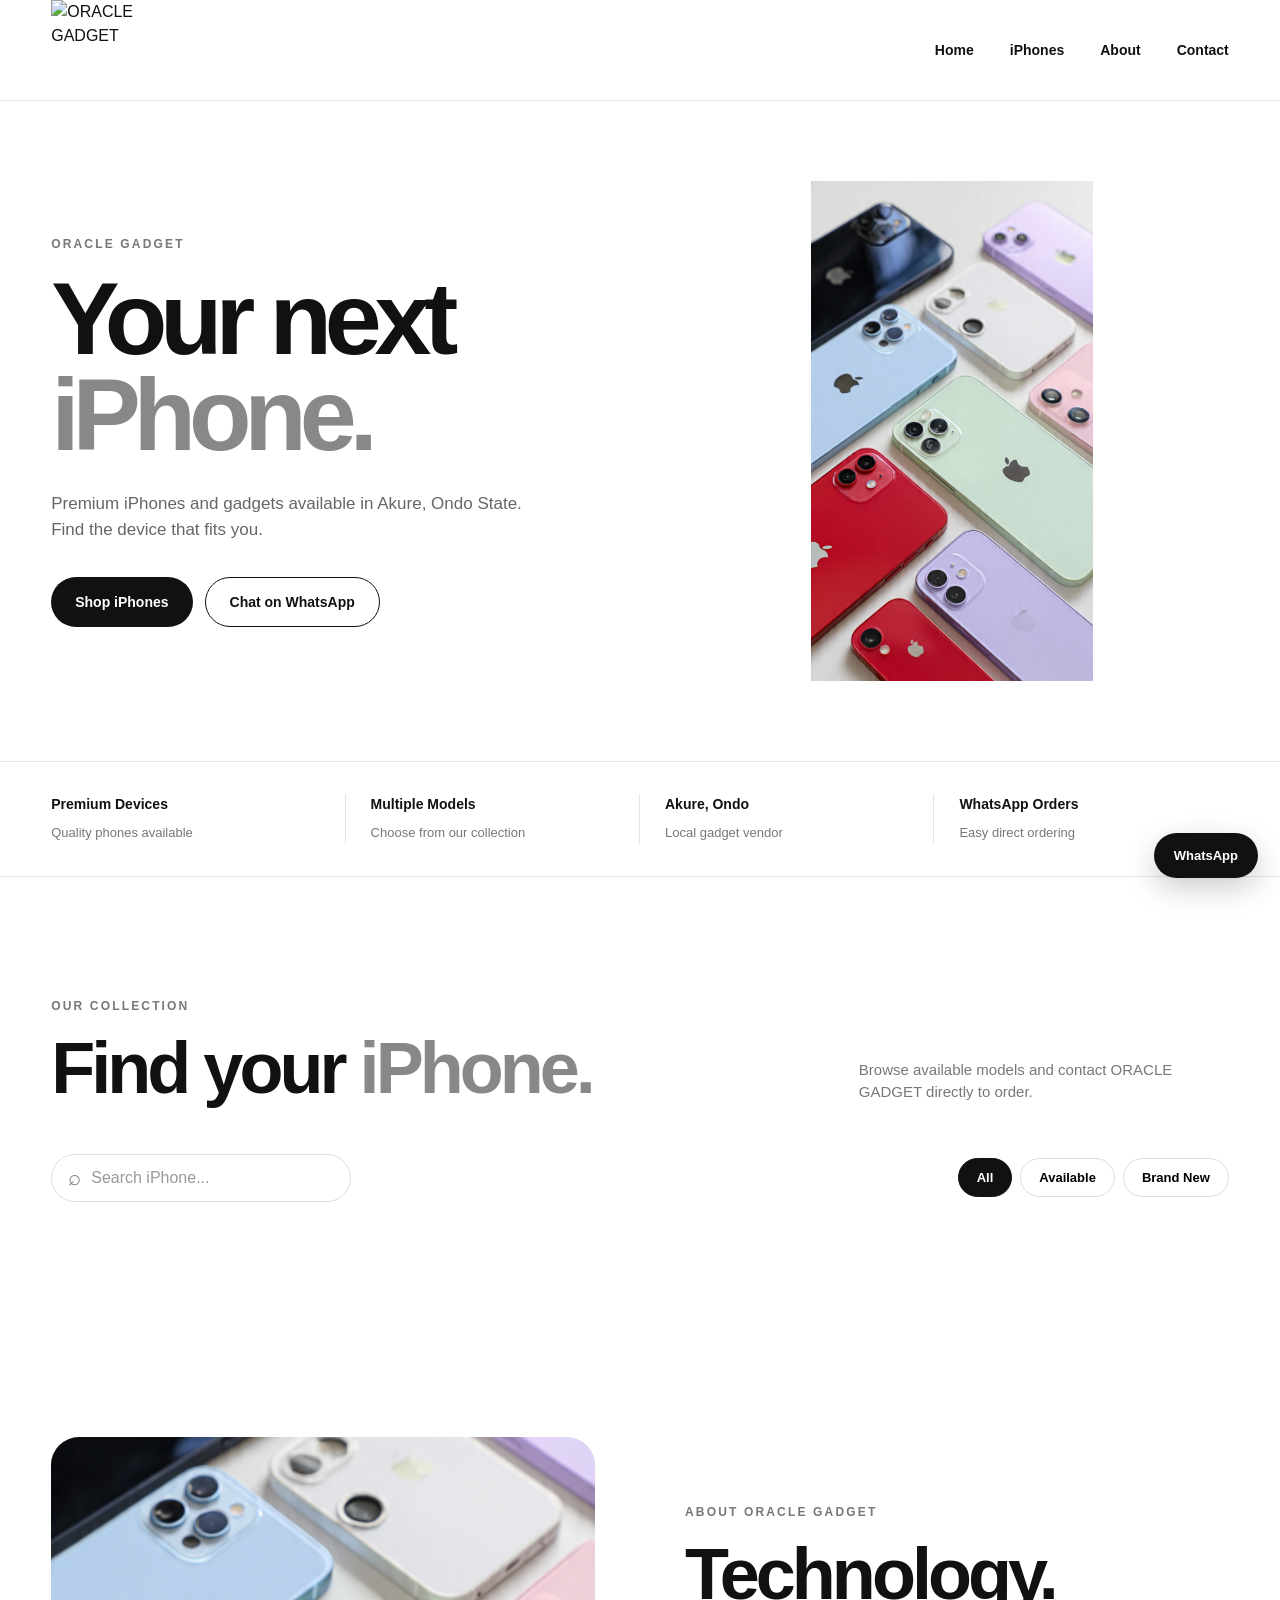
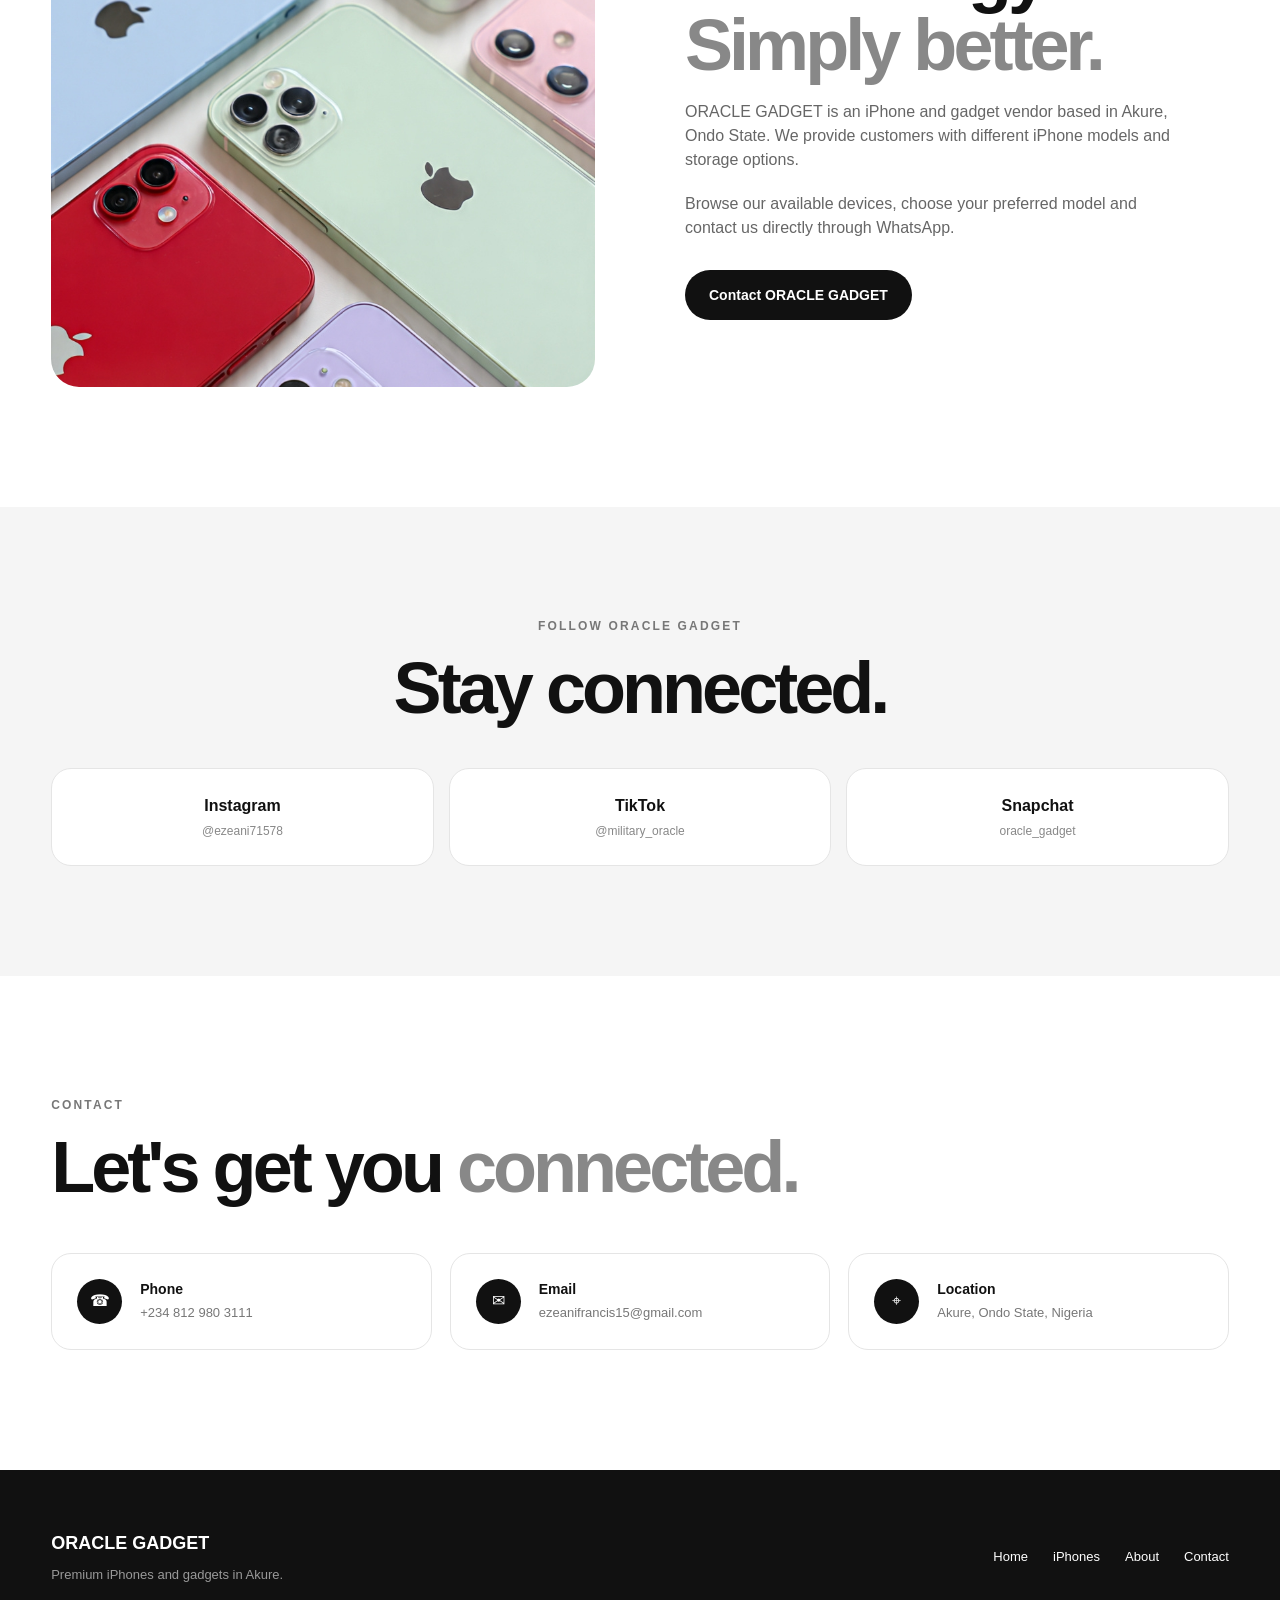
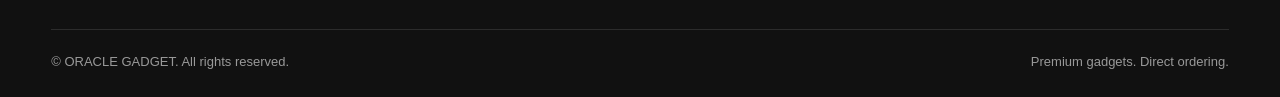
==== index.html @ 29db1ee3 "Add files via upload" ====
<!DOCTYPE html>
<html lang="en">

<head>

    <meta charset="UTF-8">

    <meta
        name="viewport"
        content="width=device-width, initial-scale=1.0"
    >

    <meta
        name="description"
        content="ORACLE GADGET — Premium iPhones and gadgets in Akure, Ondo State."
    >

    <meta
        name="theme-color"
        content="#ffffff"
    >

    <title>ORACLE GADGET | Premium iPhones</title>

    <link
        rel="stylesheet"
        href="style.css"
    >

</head>


<body>


    <!-- =====================================================
         HEADER
    ====================================================== -->

    <header class="header">

        <div class="nav-container">

            <a
                href="#home"
                class="logo-link"
                aria-label="ORACLE GADGET Home"
            >

                <img
                    src="oraimages/logo.jpg"
                    alt="ORACLE GADGET"
                    class="site-logo"
                >

            </a>


            <nav
                class="desktop-nav"
                aria-label="Main navigation"
            >

                <a href="#home">Home</a>

                <a href="#shop">iPhones</a>

                <a href="#about">About</a>

                <a href="#contact">Contact</a>

            </nav>


            <button
                class="menu-button"
                id="menuButton"
                type="button"
                aria-label="Open menu"
                aria-expanded="false"
            >

                <span></span>
                <span></span>
                <span></span>

            </button>

        </div>


        <nav
            class="mobile-nav"
            id="mobileNav"
            aria-label="Mobile navigation"
        >

            <a href="#home">Home</a>

            <a href="#shop">iPhones</a>

            <a href="#about">About</a>

            <a href="#contact">Contact</a>

        </nav>

    </header>



    <!-- =====================================================
         MAIN
    ====================================================== -->

    <main>


        <!-- =================================================
             HERO
        ================================================== -->

        <section
            class="hero"
            id="home"
        >

            <div class="hero-content">

                <p class="eyebrow">
                    ORACLE GADGET
                </p>


                <h1>
                    Your next
                    <span>iPhone.</span>
                </h1>


                <p class="hero-text">

                    Premium iPhones and gadgets available in
                    Akure, Ondo State. Find the device that
                    fits you.

                </p>


                <div class="hero-buttons">

                    <a
                        href="#shop"
                        class="btn btn-black"
                    >
                        Shop iPhones
                    </a>


                    <a
                        href="https://wa.me/2348129803111"
                        target="_blank"
                        rel="noopener noreferrer"
                        class="btn btn-outline"
                    >
                        Chat on WhatsApp
                    </a>

                </div>

            </div>


            <div class="hero-image-wrapper">

                <img
                    src="oraimages/description.jpg"
                    alt="ORACLE GADGET iPhones"
                    class="hero-image"
                >

            </div>

        </section>



        <!-- =================================================
             TRUST BAR
        ================================================== -->

        <section class="trust-section">

            <div class="trust-item">

                <strong>
                    Premium Devices
                </strong>

                <span>
                    Quality phones available
                </span>

            </div>


            <div class="trust-item">

                <strong>
                    Multiple Models
                </strong>

                <span>
                    Choose from our collection
                </span>

            </div>


            <div class="trust-item">

                <strong>
                    Akure, Ondo
                </strong>

                <span>
                    Local gadget vendor
                </span>

            </div>


            <div class="trust-item">

                <strong>
                    WhatsApp Orders
                </strong>

                <span>
                    Easy direct ordering
                </span>

            </div>

        </section>



        <!-- =================================================
             SHOP
        ================================================== -->

        <section
            class="shop-section"
            id="shop"
        >

            <div class="section-heading">

                <div>

                    <p class="eyebrow">
                        OUR COLLECTION
                    </p>

                    <h2>
                        Find your
                        <span>iPhone.</span>
                    </h2>

                </div>


                <p>

                    Browse available models and contact
                    ORACLE GADGET directly to order.

                </p>

            </div>



            <!-- SEARCH + FILTERS -->

            <div class="shop-controls">


                <div class="search-box">

                    <span aria-hidden="true">
                        ⌕
                    </span>

                    <input
                        type="text"
                        id="searchInput"
                        placeholder="Search iPhone..."
                        autocomplete="off"
                        aria-label="Search iPhone"
                    >

                </div>



                <div class="filter-buttons">

                    <button
                        class="filter-btn active"
                        data-filter="all"
                        type="button"
                    >
                        All
                    </button>


                    <button
                        class="filter-btn"
                        data-filter="available"
                        type="button"
                    >
                        Available
                    </button>


                    <button
                        class="filter-btn"
                        data-filter="new"
                        type="button"
                    >
                        Brand New
                    </button>

                </div>

            </div>



            <!-- PRODUCTS -->

            <div
                class="products-grid"
                id="productsGrid"
            ></div>


            <!-- EMPTY STATE -->

            <div
                class="empty-products"
                id="emptyProducts"
                hidden
            >

                <h3>
                    No products found
                </h3>

                <p>
                    Try searching for another iPhone model.
                </p>

            </div>

        </section>



        <!-- =================================================
             ABOUT
        ================================================== -->

        <section
            class="about-section"
            id="about"
        >

            <div class="about-image">

                <img
                    src="oraimages/description.jpg"
                    alt="About ORACLE GADGET"
                    loading="lazy"
                >

            </div>


            <div class="about-content">

                <p class="eyebrow">
                    ABOUT ORACLE GADGET
                </p>


                <h2>

                    Technology.
                    <span>Simply better.</span>

                </h2>


                <p>

                    ORACLE GADGET is an iPhone and gadget
                    vendor based in Akure, Ondo State. We
                    provide customers with different iPhone
                    models and storage options.

                </p>


                <p>

                    Browse our available devices, choose your
                    preferred model and contact us directly
                    through WhatsApp.

                </p>


                <a
                    href="https://wa.me/2348129803111"
                    target="_blank"
                    rel="noopener noreferrer"
                    class="btn btn-black"
                >
                    Contact ORACLE GADGET
                </a>

            </div>

        </section>



        <!-- =================================================
             SOCIALS
        ================================================== -->

        <section class="social-section">

            <p class="eyebrow">
                FOLLOW ORACLE GADGET
            </p>


            <h2>
                Stay connected.
            </h2>


            <div class="social-links">


                <a
                    href="https://www.instagram.com/ezeani71578"
                    target="_blank"
                    rel="noopener noreferrer"
                >

                    Instagram

                    <span>
                        @ezeani71578
                    </span>

                </a>



                <a
                    href="https://www.tiktok.com/@military_oracle"
                    target="_blank"
                    rel="noopener noreferrer"
                >

                    TikTok

                    <span>
                        @military_oracle
                    </span>

                </a>



                <a
                    href="#"
                    id="snapchatLink"
                >

                    Snapchat

                    <span>
                        oracle_gadget
                    </span>

                </a>

            </div>

        </section>



        <!-- =================================================
             CONTACT
        ================================================== -->

        <section
            class="contact-section"
            id="contact"
        >

            <div class="contact-heading">

                <p class="eyebrow">
                    CONTACT
                </p>


                <h2>

                    Let's get you
                    <span>connected.</span>

                </h2>

            </div>


            <div class="contact-grid">


                <a
                    href="tel:+2348129803111"
                    class="contact-card"
                >

                    <span class="contact-icon">
                        ☎
                    </span>


                    <div>

                        <strong>
                            Phone
                        </strong>

                        <p>
                            +234 812 980 3111
                        </p>

                    </div>

                </a>



                <a
                    href="mailto:ezeanifrancis15@gmail.com"
                    class="contact-card"
                >

                    <span class="contact-icon">
                        ✉
                    </span>


                    <div>

                        <strong>
                            Email
                        </strong>

                        <p>
                            ezeanifrancis15@gmail.com
                        </p>

                    </div>

                </a>



                <div class="contact-card">

                    <span class="contact-icon">
                        ⌖
                    </span>


                    <div>

                        <strong>
                            Location
                        </strong>

                        <p>
                            Akure, Ondo State, Nigeria
                        </p>

                    </div>

                </div>

            </div>

        </section>

    </main>



    <!-- =====================================================
         FOOTER
    ====================================================== -->

    <footer class="footer">

        <div class="footer-inner">


            <div>

                <h3>
                    ORACLE GADGET
                </h3>

                <p>
                    Premium iPhones and gadgets in Akure.
                </p>

            </div>


            <div class="footer-links">

                <a href="#home">
                    Home
                </a>

                <a href="#shop">
                    iPhones
                </a>

                <a href="#about">
                    About
                </a>

                <a href="#contact">
                    Contact
                </a>

            </div>

        </div>


        <div class="footer-bottom">

            <p>

                ©
                <span id="year"></span>
                ORACLE GADGET.
                All rights reserved.

            </p>


            <p>
                Premium gadgets. Direct ordering.
            </p>

        </div>

    </footer>



    <!-- =====================================================
         PRODUCT MODAL
    ====================================================== -->

    <div
        class="modal"
        id="productModal"
        aria-hidden="true"
    >

        <div
            class="modal-overlay"
            id="modalOverlay"
        ></div>


        <div
            class="modal-content"
            role="dialog"
            aria-modal="true"
            aria-label="Product details"
        >

            <button
                class="modal-close"
                id="modalClose"
                type="button"
                aria-label="Close product"
            >
                ×
            </button>


            <div class="modal-product">


                <div class="modal-image-wrapper">

                    <img
                        id="modalImage"
                        src=""
                        alt=""
                    >

                </div>



                <div class="modal-info">

                    <p
                        class="eyebrow"
                        id="modalCondition"
                    >
                        AVAILABLE
                    </p>


                    <h2 id="modalName">
                        iPhone
                    </h2>


                    <p
                        class="modal-description"
                        id="modalDescription"
                    ></p>


                    <div
                        class="modal-price"
                        id="modalPrice"
                    >
                        ₦0
                    </div>


                    <div class="modal-details">

                        <div>

                            <span>
                                Storage
                            </span>

                            <strong id="modalStorage">
                                —
                            </strong>

                        </div>


                        <div>

                            <span>
                                Availability
                            </span>

                            <strong id="modalStatus">
                                —
                            </strong>

                        </div>

                    </div>


                    <a
                        href="#"
                        target="_blank"
                        rel="noopener noreferrer"
                        class="btn btn-black modal-order"
                        id="modalOrder"
                    >
                        Order on WhatsApp
                    </a>

                </div>

            </div>

        </div>

    </div>



    <!-- =====================================================
         FLOATING WHATSAPP
    ====================================================== -->

    <a
        href="https://wa.me/2348129803111"
        target="_blank"
        rel="noopener noreferrer"
        class="whatsapp-float"
        aria-label="Chat with ORACLE GADGET on WhatsApp"
    >
        WhatsApp
    </a>



    <!-- =====================================================
         SCRIPTS
    ====================================================== -->

    <script src="https://cdn.jsdelivr.net/npm/@supabase/supabase-js@2"></script>

    <script src="script.js"></script>


</body>

</html>
---- style.css ----
/* =========================================================
   ORACLE GADGET
   PREMIUM BLACK & WHITE STOREFRONT
========================================================= */


/* =========================================================
   RESET
========================================================= */

* {
    margin: 0;
    padding: 0;
    box-sizing: border-box;
}


html {
    scroll-behavior: smooth;
}


body {
    font-family:
        -apple-system,
        BlinkMacSystemFont,
        "Segoe UI",
        Roboto,
        Helvetica,
        Arial,
        sans-serif;

    background: #ffffff;
    color: #111111;

    line-height: 1.5;

    overflow-x: hidden;
}


img {
    max-width: 100%;
    display: block;
}


button,
input,
select {
    font: inherit;
}


button {
    cursor: pointer;
}


a {
    color: inherit;
    text-decoration: none;
}


/* =========================================================
   HEADER
========================================================= */

.header {
    position: sticky;
    top: 0;

    z-index: 1000;

    background:
        rgba(255, 255, 255, 0.95);

    backdrop-filter: blur(18px);

    border-bottom:
        1px solid #e8e8e8;
}


.nav-container {
    width:
        min(1200px, 92%);

    min-height: 92px;

    margin: auto;

    display: flex;

    align-items: center;

    justify-content: space-between;

    gap: 30px;
}


/* =========================================================
   LOGO
========================================================= */

.logo-link {
    display: flex;

    align-items: center;

    justify-content: center;

    flex-shrink: 0;
}


.site-logo {
    width: 100px;
    height: 100px;

    object-fit: contain;

    display: block;

    flex-shrink: 0;
}


/* =========================================================
   DESKTOP NAV
========================================================= */

.desktop-nav {
    display: flex;

    align-items: center;

    gap: 36px;
}


.desktop-nav a {
    font-size: 14px;

    font-weight: 600;

    transition:
        opacity 0.2s ease,
        transform 0.2s ease;
}


.desktop-nav a:hover {
    opacity: 0.5;

    transform:
        translateY(-1px);
}


/* =========================================================
   MOBILE MENU BUTTON
========================================================= */

.menu-button {
    width: 44px;
    height: 44px;

    border: 0;

    background:
        transparent;

    display: none;

    flex-direction: column;

    justify-content: center;

    align-items: center;

    gap: 5px;
}


.menu-button span {
    width: 22px;
    height: 2px;

    background: #111;

    border-radius: 10px;
}


/* =========================================================
   MOBILE NAV
========================================================= */

.mobile-nav {
    display: none;
}


.mobile-nav.active {
    display: flex;
}


/* =========================================================
   HERO
========================================================= */

.hero {
    width:
        min(1200px, 92%);

    min-height: 650px;

    margin: auto;

    display: grid;

    grid-template-columns:
        1fr 1fr;

    align-items: center;

    gap: 70px;

    padding: 80px 0;
}


.hero-content {
    max-width: 580px;
}


.eyebrow {
    font-size: 12px;

    letter-spacing:
        0.18em;

    font-weight: 800;

    color: #777;

    margin-bottom: 18px;
}


.hero h1 {
    font-size:
        clamp(55px, 8vw, 105px);

    line-height:
        0.94;

    letter-spacing:
        -0.07em;

    font-weight: 800;
}


.hero h1 span {
    color: #888;
}


.hero-text {
    max-width: 500px;

    margin-top: 28px;

    color: #666;

    font-size: 17px;
}


.hero-buttons {
    display: flex;

    gap: 12px;

    margin-top: 35px;

    flex-wrap: wrap;
}


/* =========================================================
   BUTTONS
========================================================= */

.btn {
    display: inline-flex;

    align-items: center;

    justify-content: center;

    min-height: 50px;

    padding:
        0 24px;

    border-radius:
        999px;

    font-size: 14px;

    font-weight: 700;

    transition:
        transform 0.2s ease,
        background 0.2s ease,
        color 0.2s ease;
}


.btn:hover {
    transform:
        translateY(-2px);
}


.btn-black {
    background: #111;

    color: #fff;
}


.btn-black:hover {
    background: #333;
}


.btn-outline {
    border:
        1px solid #111;

    color: #111;

    background: #fff;
}


.btn-outline:hover {
    background: #111;

    color: #fff;
}


/* =========================================================
   HERO IMAGE
========================================================= */

.hero-image-wrapper {
    display: flex;

    justify-content: center;

    align-items: center;
}


.hero-image {
    width: 100%;

    max-width: 500px;

    max-height: 500px;

    object-fit: contain;

    border-radius: 30px;
}


/* =========================================================
   TRUST SECTION
========================================================= */

.trust-section {
    width: 100%;

    display: grid;

    grid-template-columns:
        repeat(4, 1fr);

    padding:
        32px
        max(4%, calc((100% - 1200px) / 2));

    border-top:
        1px solid #e5e5e5;

    border-bottom:
        1px solid #e5e5e5;
}


.trust-item {
    padding:
        0 25px;

    border-right:
        1px solid #e5e5e5;
}


.trust-item:first-child {
    padding-left: 0;
}


.trust-item:last-child {
    border-right: 0;
}


.trust-item strong {
    display: block;

    font-size: 14px;

    margin-bottom: 5px;
}


.trust-item span {
    color: #777;

    font-size: 13px;
}


/* =========================================================
   SHOP
========================================================= */

.shop-section {
    width:
        min(1200px, 92%);

    margin: auto;

    padding:
        120px 0;
}


.section-heading {
    display: flex;

    justify-content:
        space-between;

    align-items:
        flex-end;

    gap: 40px;

    margin-bottom: 50px;
}


.section-heading h2,
.about-content h2,
.contact-heading h2,
.social-section h2 {
    font-size:
        clamp(42px, 6vw, 72px);

    line-height:
        0.98;

    letter-spacing:
        -0.055em;
}


.section-heading h2 span,
.about-content h2 span,
.contact-heading h2 span {
    color: #888;
}


.section-heading > p {
    max-width: 370px;

    color: #777;

    font-size: 15px;
}


/* =========================================================
   SHOP CONTROLS
========================================================= */

.shop-controls {
    display: flex;

    justify-content:
        space-between;

    align-items: center;

    gap: 20px;

    margin-bottom: 35px;
}


.search-box {
    height: 48px;

    width: 300px;

    display: flex;

    align-items: center;

    gap: 10px;

    padding:
        0 16px;

    border:
        1px solid #ddd;

    border-radius:
        999px;

    background: #fff;
}


.search-box span {
    font-size: 22px;

    color: #777;
}


.search-box input {
    border: 0;

    outline: 0;

    width: 100%;

    color: #111;

    background:
        transparent;
}


.search-box input::placeholder {
    color: #999;
}


.filter-buttons {
    display: flex;

    gap: 8px;

    flex-wrap: wrap;
}


.filter-btn {
    border:
        1px solid #ddd;

    background:
        #fff;

    padding:
        9px 18px;

    border-radius:
        999px;

    font-size: 13px;

    font-weight: 700;

    transition:
        0.2s ease;
}


.filter-btn:hover,
.filter-btn.active {
    background: #111;

    color: #fff;

    border-color: #111;
}


/* =========================================================
   PRODUCTS GRID
========================================================= */

.products-grid {
    display: grid;

    grid-template-columns:
        repeat(4, minmax(0, 1fr));

    gap: 20px;
}


/* =========================================================
   PRODUCT CARD
========================================================= */

.product-card {
    position: relative;

    background: #f5f5f5;

    border-radius: 22px;

    overflow: hidden;

    transition:
        transform 0.25s ease,
        box-shadow 0.25s ease;
}


.product-card:hover {
    transform:
        translateY(-6px);

    box-shadow:
        0 20px 45px
        rgba(0, 0, 0, 0.08);
}


.product-image-container {
    aspect-ratio:
        1 / 1;

    display: flex;

    justify-content: center;

    align-items: center;

    padding: 25px;
}


.product-image {
    width: 100%;

    height: 100%;

    object-fit: contain;

    mix-blend-mode:
        multiply;
}


.product-info {
    background: #fff;

    padding: 22px;

    border:
        1px solid #eee;

    border-radius:
        20px;
}


.product-condition {
    display: inline-block;

    font-size: 9px;

    letter-spacing:
        0.1em;

    font-weight: 800;

    color: #777;

    margin-bottom: 7px;
}


.product-name {
    font-size: 20px;

    letter-spacing:
        -0.03em;

    margin-bottom: 5px;
}


.product-description {
    min-height: 42px;

    font-size: 12px;

    color: #777;

    margin-bottom: 15px;
}


.product-bottom {
    display: flex;

    align-items: center;

    justify-content:
        space-between;

    gap: 10px;
}


.product-price {
    font-size: 17px;

    font-weight: 800;
}


.view-product {
    width: 38px;
    height: 38px;

    border: 0;

    border-radius: 50%;

    background: #111;

    color: #fff;

    font-size: 18px;

    transition:
        0.2s ease;
}


.view-product:hover {
    transform:
        scale(1.08);
}


.sold-out {
    opacity: 0.5;
}


/* =========================================================
   LOADING / ERROR / EMPTY
========================================================= */

.products-loading,
.products-error,
.empty-products {
    width: 100%;

    padding:
        70px 20px;

    text-align: center;

    color: #777;
}


.products-loading p,
.products-error p,
.empty-products p {
    font-size: 14px;
}


.products-error h3,
.empty-products h3 {
    color: #111;

    margin-bottom: 5px;
}


/* =========================================================
   ABOUT
========================================================= */

.about-section {
    width:
        min(1200px, 92%);

    margin: auto;

    padding:
        80px 0 120px;

    display: grid;

    grid-template-columns:
        1fr 1fr;

    gap: 90px;

    align-items: center;
}


.about-image img {
    width: 100%;

    max-height: 550px;

    object-fit: cover;

    border-radius: 28px;
}


.about-content > p:not(.eyebrow) {
    color: #666;

    max-width: 500px;

    margin-top: 20px;
}


.about-content .btn {
    margin-top: 30px;
}


/* =========================================================
   SOCIAL
========================================================= */

.social-section {
    background: #f5f5f5;

    padding:
        110px
        max(4%, calc((100% - 1200px) / 2));

    text-align: center;
}


.social-section h2 {
    margin-bottom: 45px;
}


.social-links {
    display: grid;

    grid-template-columns:
        repeat(3, 1fr);

    gap: 15px;
}


.social-links a {
    background: #fff;

    border:
        1px solid #e5e5e5;

    border-radius: 20px;

    padding: 25px;

    font-weight: 800;

    transition:
        0.2s ease;
}


.social-links a:hover {
    transform:
        translateY(-4px);

    border-color: #111;
}


.social-links span {
    display: block;

    color: #888;

    font-size: 12px;

    margin-top: 4px;

    font-weight: 500;
}


/* =========================================================
   CONTACT
========================================================= */

.contact-section {
    width:
        min(1200px, 92%);

    margin: auto;

    padding:
        120px 0;
}


.contact-heading {
    margin-bottom: 50px;
}


.contact-grid {
    display: grid;

    grid-template-columns:
        repeat(3, 1fr);

    gap: 18px;
}


.contact-card {
    display: flex;

    align-items: center;

    gap: 18px;

    padding: 25px;

    border:
        1px solid #e5e5e5;

    border-radius: 20px;

    transition:
        0.2s ease;
}


.contact-card:hover {
    border-color: #111;

    transform:
        translateY(-3px);
}


.contact-icon {
    width: 45px;
    height: 45px;

    flex-shrink: 0;

    border-radius: 50%;

    background: #111;

    color: #fff;

    display: flex;

    align-items: center;

    justify-content: center;
}


.contact-card strong {
    display: block;

    font-size: 14px;

    margin-bottom: 3px;
}


.contact-card p {
    color: #777;

    font-size: 13px;

    word-break: break-word;
}


/* =========================================================
   FOOTER
========================================================= */

.footer {
    background: #111;

    color: #fff;

    padding:
        60px
        max(4%, calc((100% - 1200px) / 2))
        25px;
}


.footer-inner {
    display: flex;

    justify-content:
        space-between;

    gap: 30px;

    padding-bottom: 45px;
}


.footer h3 {
    font-size: 18px;
}


.footer p {
    color: #999;

    font-size: 13px;

    margin-top: 8px;
}


.footer-links {
    display: flex;

    gap: 25px;

    font-size: 13px;

    align-items: center;
}


.footer-links a:hover {
    color: #aaa;
}


.footer-bottom {
    padding-top: 22px;

    border-top:
        1px solid #2c2c2c;

    display: flex;

    justify-content:
        space-between;
}


.footer-bottom p {
    margin: 0;
}


/* =========================================================
   PRODUCT MODAL
========================================================= */

.modal {
    position: fixed;

    inset: 0;

    z-index: 2000;

    display: none;

    align-items: center;

    justify-content: center;

    padding: 20px;
}


.modal.active {
    display: flex;
}


.modal-overlay {
    position: absolute;

    inset: 0;

    background:
        rgba(0, 0, 0, 0.65);

    backdrop-filter:
        blur(8px);
}


.modal-content {
    position: relative;

    z-index: 2;

    width:
        min(900px, 100%);

    max-height: 90vh;

    overflow-y: auto;

    background: #fff;

    border-radius: 28px;

    padding: 25px;
}


.modal-close {
    position: absolute;

    top: 18px;
    right: 18px;

    width: 40px;
    height: 40px;

    border: 0;

    border-radius: 50%;

    background: #111;

    color: #fff;

    font-size: 25px;

    z-index: 5;
}


.modal-product {
    display: grid;

    grid-template-columns:
        1fr 1fr;

    gap: 40px;

    align-items: center;
}


.modal-image-wrapper {
    background: #f5f5f5;

    border-radius: 22px;

    aspect-ratio:
        1 / 1;

    display: flex;

    align-items: center;

    justify-content: center;

    padding: 35px;
}


.modal-image-wrapper img {
    width: 100%;

    height: 100%;

    object-fit: contain;

    mix-blend-mode:
        multiply;
}


.modal-info h2 {
    font-size: 50px;

    line-height: 1;

    letter-spacing:
        -0.05em;

    margin-bottom: 15px;
}


.modal-description {
    color: #777;

    font-size: 14px;

    margin-bottom: 20px;
}


.modal-price {
    font-size: 30px;

    font-weight: 800;

    margin-bottom: 25px;
}


.modal-details {
    display: grid;

    grid-template-columns:
        1fr 1fr;

    gap: 10px;

    margin-bottom: 25px;
}


.modal-details div {
    padding: 15px;

    background: #f5f5f5;

    border-radius: 14px;
}


.modal-details span {
    display: block;

    font-size: 11px;

    color: #777;

    margin-bottom: 3px;
}


.modal-details strong {
    font-size: 13px;
}


/* =========================================================
   COLOR SELECTOR
========================================================= */

.product-color-selector {
    margin-bottom: 20px;
}


.product-color-selector label {
    display: block;

    font-size: 12px;

    font-weight: 700;

    margin-bottom: 8px;

    color: #555;
}


.product-color-selector select {
    width: 100%;

    height: 48px;

    padding:
        0 15px;

    border:
        1px solid #ddd;

    border-radius: 12px;

    background: #fff;

    color: #111;

    outline: none;

    font-size: 14px;

    font-weight: 600;

    cursor: pointer;

    transition:
        border-color 0.2s ease;
}


.product-color-selector select:focus {
    border-color: #111;
}


/* =========================================================
   WHATSAPP FLOAT
========================================================= */

.whatsapp-float {
    position: fixed;

    right: 22px;
    bottom: 22px;

    z-index: 1500;

    background: #111;

    color: #fff;

    padding:
        13px 20px;

    border-radius:
        999px;

    font-size: 13px;

    font-weight: 800;

    box-shadow:
        0 10px 30px
        rgba(0, 0, 0, 0.2);

    transition:
        0.2s ease;
}


.whatsapp-float:hover {
    transform:
        translateY(-3px);

    background: #333;
}


/* =========================================================
   RESPONSIVE — TABLET
========================================================= */

@media (max-width: 1000px) {

    .products-grid {
        grid-template-columns:
            repeat(3, 1fr);
    }


    .hero {
        gap: 40px;
    }

}


/* =========================================================
   RESPONSIVE — MOBILE
========================================================= */

@media (max-width: 800px) {

    .desktop-nav {
        display: none;
    }


    .menu-button {
        display: flex;
    }


    .mobile-nav {
        border-top:
            1px solid #eee;

        background:
            #fff;

        padding:
            15px 4%;

        flex-direction:
            column;

        gap: 0;
    }


    .mobile-nav a {
        padding:
            15px 0;

        border-bottom:
            1px solid #eee;

        font-weight: 700;

        font-size: 14px;
    }


    .mobile-nav a:last-child {
        border-bottom: 0;
    }


    .hero {
        grid-template-columns:
            1fr;

        padding-top:
            60px;

        text-align:
            center;
    }


    .hero-content {
        margin: auto;
    }


    .hero-buttons {
        justify-content:
            center;
    }


    .hero-image-wrapper {
        order: -1;
    }


    .hero-image {
        max-width:
            350px;
    }


    .trust-section {
        grid-template-columns:
            repeat(2, 1fr);

        gap: 25px;
    }


    .trust-item {
        border-right: 0;

        padding: 0;
    }


    .section-heading {
        flex-direction:
            column;

        align-items:
            flex-start;
    }


    .products-grid {
        grid-template-columns:
            repeat(2, 1fr);
    }


    .about-section {
        grid-template-columns:
            1fr;

        gap: 50px;
    }


    .social-links {
        grid-template-columns:
            1fr;
    }


    .contact-grid {
        grid-template-columns:
            1fr;
    }


    .modal-product {
        grid-template-columns:
            1fr;
    }


    .modal-image-wrapper {
        max-height:
            350px;
    }

}


/* =========================================================
   RESPONSIVE — SMALL PHONES
========================================================= */

@media (max-width: 550px) {

    .nav-container {
        min-height:
            82px;
    }


    .site-logo {
        width: 78px;
        height: 78px;
    }


    .hero {
        min-height:
            auto;

        padding:
            45px 0 70px;
    }


    .hero h1 {
        font-size:
            60px;
    }


    .hero-text {
        font-size:
            15px;
    }


    .trust-section {
        grid-template-columns:
            1fr;

        padding:
            30px 4%;
    }


    .trust-item {
        border-bottom:
            1px solid #e5e5e5;

        padding-bottom:
            15px;
    }


    .trust-item:last-child {
        border-bottom: 0;
    }


    .shop-section,
    .contact-section {
        padding:
            80px 0;
    }


    .shop-controls {
        flex-direction:
            column;

        align-items:
            stretch;
    }


    .search-box {
        width:
            100%;
    }


    .filter-buttons {
        justify-content:
            center;
    }


    .products-grid {
        grid-template-columns:
            1fr;

        gap: 15px;
    }


    .product-image-container {
        aspect-ratio:
            1.15 / 1;
    }


    .about-section {
        padding:
            50px 0 80px;
    }


    .about-content h2,
    .contact-heading h2,
    .social-section h2 {
        font-size:
            50px;
    }


    .footer-inner {
        flex-direction:
            column;
    }


    .footer-links {
        flex-wrap:
            wrap;
    }


    .footer-bottom {
        flex-direction:
            column;

        gap: 5px;
    }


    .modal-content {
        padding:
            15px;

        border-radius:
            20px;
    }


    .modal-info h2 {
        font-size:
            40px;
    }


    .whatsapp-float {
        right:
            15px;

        bottom:
            15px;

        padding:
            11px 16px;
    }

}


/* =========================================================
   ACCESSIBILITY
========================================================= */

button:focus-visible,
a:focus-visible,
input:focus-visible,
select:focus-visible {
    outline:
        2px solid #111;

    outline-offset:
        3px;
}


/* =========================================================
   REDUCED MOTION
========================================================= */

@media (prefers-reduced-motion: reduce) {

    html {
        scroll-behavior:
            auto;
    }


    *,
    *::before,
    *::after {
        transition:
            none !important;

        animation:
            none !important;
    }

}
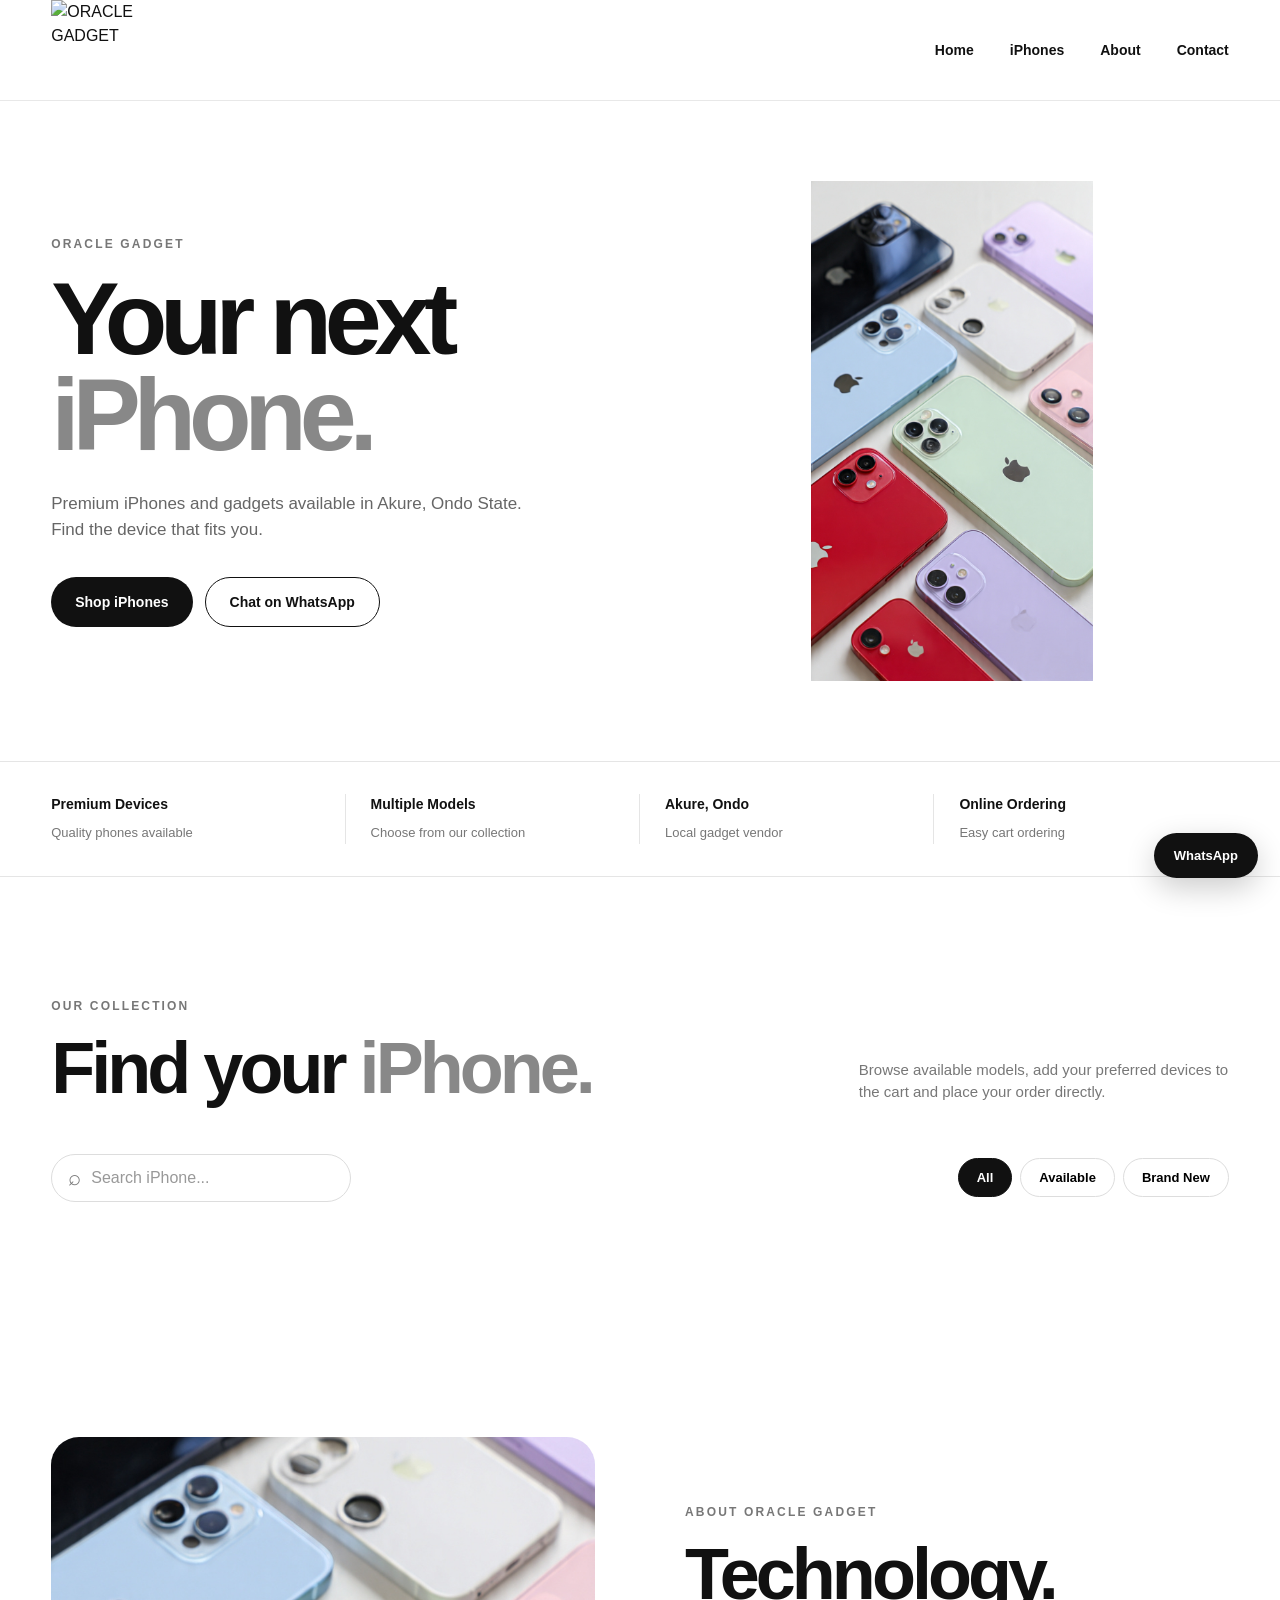
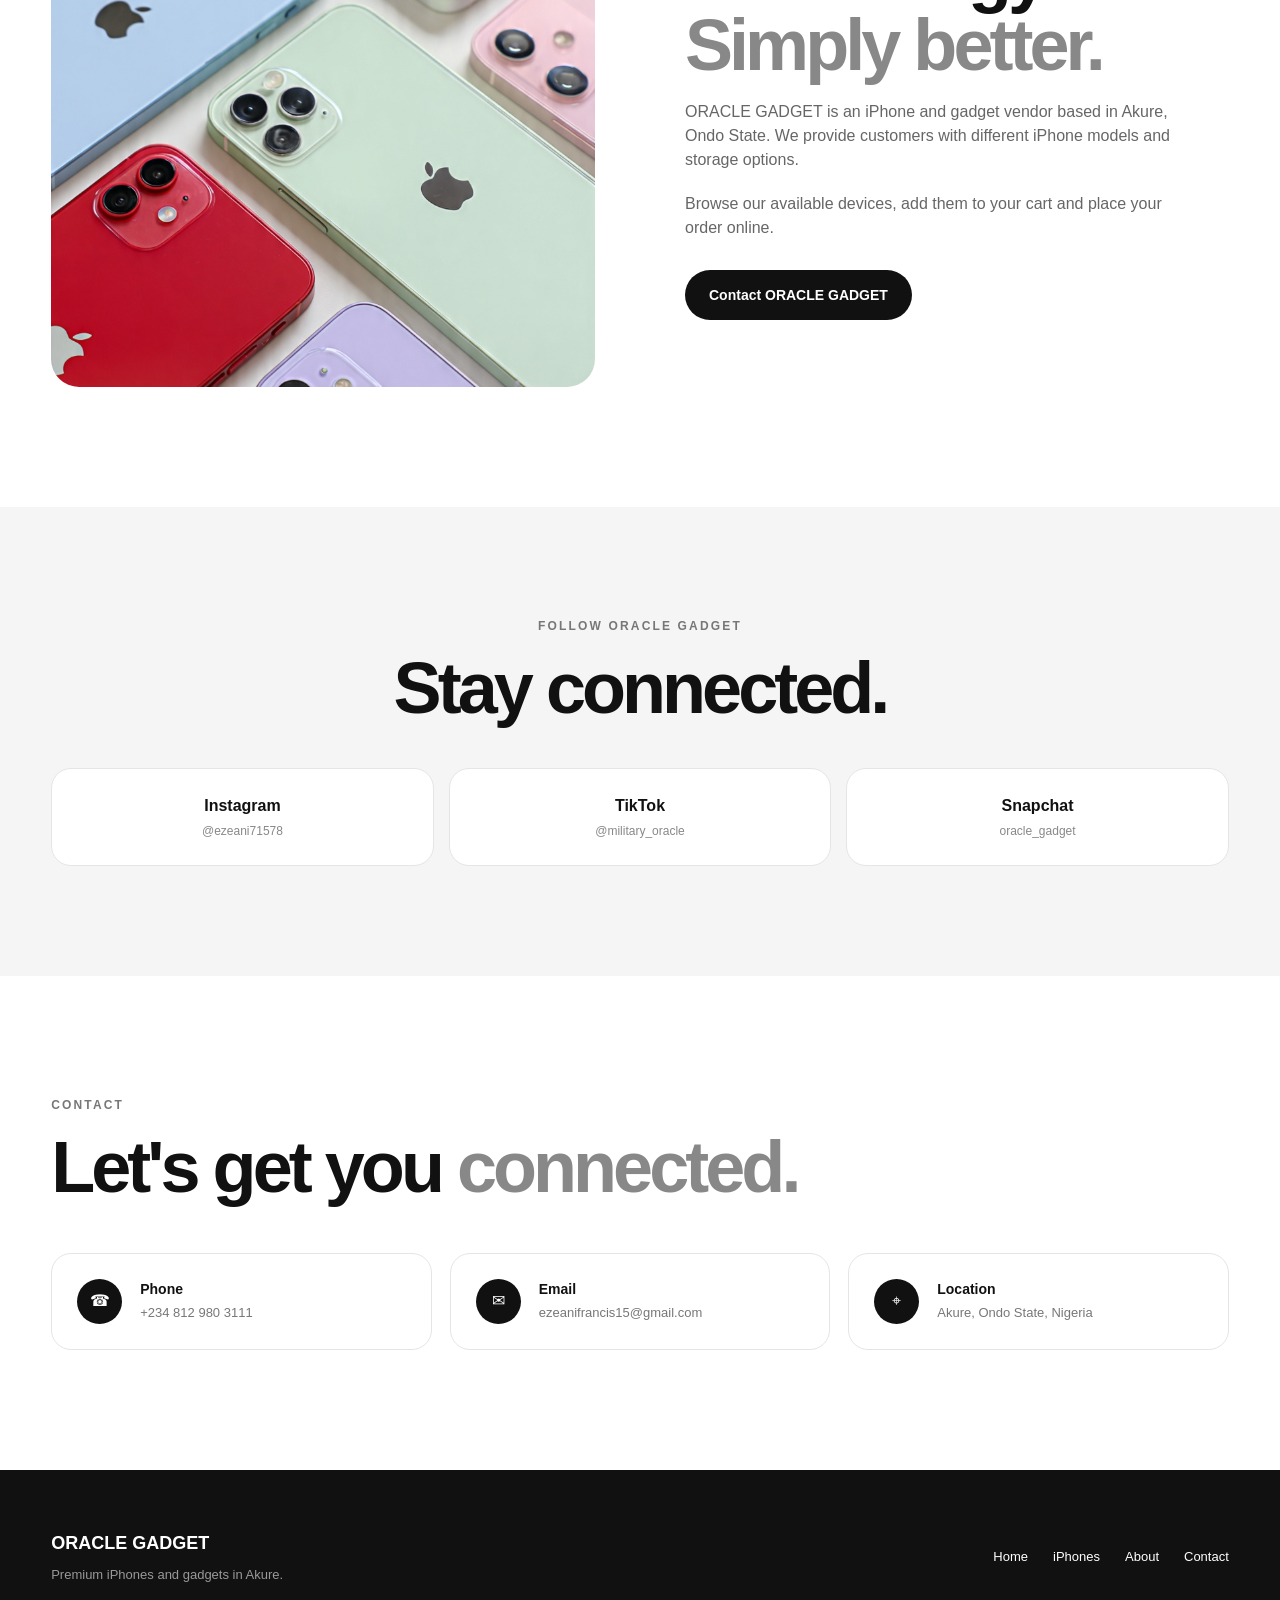
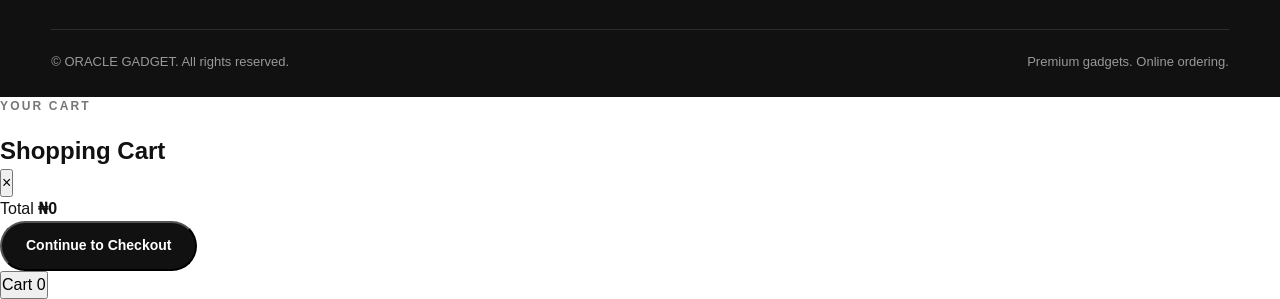
==== commit d918f814: "Update index.html" ====
--- a/index.html
+++ b/index.html
@@ -1,4 +1,5 @@
 <!DOCTYPE html>
+
 <html lang="en">
 
 <head>
@@ -29,9 +30,7 @@
 
 </head>
 
-
 <body>
-
 
     <!-- =====================================================
          HEADER
@@ -55,7 +54,6 @@
 
             </a>
 
-
             <nav
                 class="desktop-nav"
                 aria-label="Main navigation"
@@ -70,7 +68,6 @@
                 <a href="#contact">Contact</a>
 
             </nav>
-
 
             <button
                 class="menu-button"
@@ -88,7 +85,6 @@
 
         </div>
 
-
         <nav
             class="mobile-nav"
             id="mobileNav"
@@ -108,13 +104,11 @@
     </header>
 
 
-
     <!-- =====================================================
          MAIN
     ====================================================== -->
 
     <main>
-
 
         <!-- =================================================
              HERO
@@ -131,21 +125,16 @@
                     ORACLE GADGET
                 </p>
 
-
                 <h1>
                     Your next
                     <span>iPhone.</span>
                 </h1>
 
-
                 <p class="hero-text">
-
                     Premium iPhones and gadgets available in
                     Akure, Ondo State. Find the device that
                     fits you.
-
                 </p>
-
 
                 <div class="hero-buttons">
 
@@ -155,7 +144,6 @@
                     >
                         Shop iPhones
                     </a>
-
 
                     <a
                         href="https://wa.me/2348129803111"
@@ -170,7 +158,6 @@
 
             </div>
 
-
             <div class="hero-image-wrapper">
 
                 <img
@@ -184,7 +171,6 @@
         </section>
 
 
-
         <!-- =================================================
              TRUST BAR
         ================================================== -->
@@ -203,7 +189,6 @@
 
             </div>
 
-
             <div class="trust-item">
 
                 <strong>
@@ -216,7 +201,6 @@
 
             </div>
 
-
             <div class="trust-item">
 
                 <strong>
@@ -229,21 +213,19 @@
 
             </div>
 
-
             <div class="trust-item">
 
                 <strong>
-                    WhatsApp Orders
+                    Online Ordering
                 </strong>
 
                 <span>
-                    Easy direct ordering
+                    Easy cart ordering
                 </span>
 
             </div>
 
         </section>
-
 
 
         <!-- =================================================
@@ -270,22 +252,18 @@
 
                 </div>
 
-
                 <p>
-
-                    Browse available models and contact
-                    ORACLE GADGET directly to order.
-
+                    Browse available models, add your
+                    preferred devices to the cart and
+                    place your order directly.
                 </p>
 
             </div>
 
 
-
             <!-- SEARCH + FILTERS -->
 
             <div class="shop-controls">
-
 
                 <div class="search-box">
 
@@ -304,7 +282,6 @@
                 </div>
 
 
-
                 <div class="filter-buttons">
 
                     <button
@@ -315,7 +292,6 @@
                         All
                     </button>
 
-
                     <button
                         class="filter-btn"
                         data-filter="available"
@@ -324,7 +300,6 @@
                         Available
                     </button>
 
-
                     <button
                         class="filter-btn"
                         data-filter="new"
@@ -336,7 +311,6 @@
                 </div>
 
             </div>
-
 
 
             <!-- PRODUCTS -->
@@ -368,7 +342,6 @@
         </section>
 
 
-
         <!-- =================================================
              ABOUT
         ================================================== -->
@@ -388,40 +361,28 @@
 
             </div>
 
-
             <div class="about-content">
 
                 <p class="eyebrow">
                     ABOUT ORACLE GADGET
                 </p>
 
-
                 <h2>
-
                     Technology.
                     <span>Simply better.</span>
-
                 </h2>
 
-
                 <p>
-
                     ORACLE GADGET is an iPhone and gadget
                     vendor based in Akure, Ondo State. We
                     provide customers with different iPhone
                     models and storage options.
-
                 </p>
 
-
                 <p>
-
-                    Browse our available devices, choose your
-                    preferred model and contact us directly
-                    through WhatsApp.
-
+                    Browse our available devices, add them
+                    to your cart and place your order online.
                 </p>
-
 
                 <a
                     href="https://wa.me/2348129803111"
@@ -437,7 +398,6 @@
         </section>
 
 
-
         <!-- =================================================
              SOCIALS
         ================================================== -->
@@ -448,64 +408,47 @@
                 FOLLOW ORACLE GADGET
             </p>
 
-
             <h2>
                 Stay connected.
             </h2>
 
-
             <div class="social-links">
-
 
                 <a
                     href="https://www.instagram.com/ezeani71578"
                     target="_blank"
                     rel="noopener noreferrer"
                 >
-
                     Instagram
-
                     <span>
                         @ezeani71578
                     </span>
-
                 </a>
-
-
 
                 <a
                     href="https://www.tiktok.com/@military_oracle"
                     target="_blank"
                     rel="noopener noreferrer"
                 >
-
                     TikTok
-
                     <span>
                         @military_oracle
                     </span>
-
                 </a>
-
-
 
                 <a
                     href="#"
                     id="snapchatLink"
                 >
-
                     Snapchat
-
                     <span>
                         oracle_gadget
                     </span>
-
                 </a>
 
             </div>
 
         </section>
-
 
 
         <!-- =================================================
@@ -523,19 +466,14 @@
                     CONTACT
                 </p>
 
-
                 <h2>
-
                     Let's get you
                     <span>connected.</span>
-
                 </h2>
 
             </div>
 
-
             <div class="contact-grid">
-
 
                 <a
                     href="tel:+2348129803111"
@@ -546,7 +484,6 @@
                         ☎
                     </span>
 
-
                     <div>
 
                         <strong>
@@ -562,7 +499,6 @@
                 </a>
 
 
-
                 <a
                     href="mailto:ezeanifrancis15@gmail.com"
                     class="contact-card"
@@ -572,7 +508,6 @@
                         ✉
                     </span>
 
-
                     <div>
 
                         <strong>
@@ -588,14 +523,12 @@
                 </a>
 
 
-
                 <div class="contact-card">
 
                     <span class="contact-icon">
                         ⌖
                     </span>
 
-
                     <div>
 
                         <strong>
@@ -617,7 +550,6 @@
     </main>
 
 
-
     <!-- =====================================================
          FOOTER
     ====================================================== -->
@@ -626,7 +558,6 @@
 
         <div class="footer-inner">
 
-
             <div>
 
                 <h3>
@@ -639,7 +570,6 @@
 
             </div>
 
-
             <div class="footer-links">
 
                 <a href="#home">
@@ -662,27 +592,22 @@
 
         </div>
 
-
         <div class="footer-bottom">
 
             <p>
-
                 ©
                 <span id="year"></span>
                 ORACLE GADGET.
                 All rights reserved.
-
             </p>
 
-
             <p>
-                Premium gadgets. Direct ordering.
+                Premium gadgets. Online ordering.
             </p>
 
         </div>
 
     </footer>
-
 
 
     <!-- =====================================================
@@ -699,7 +624,6 @@
             class="modal-overlay"
             id="modalOverlay"
         ></div>
-
 
         <div
             class="modal-content"
@@ -717,9 +641,7 @@
                 ×
             </button>
 
-
             <div class="modal-product">
-
 
                 <div class="modal-image-wrapper">
 
@@ -732,7 +654,6 @@
                 </div>
 
 
-
                 <div class="modal-info">
 
                     <p
@@ -742,18 +663,15 @@
                         AVAILABLE
                     </p>
 
-
                     <h2 id="modalName">
                         iPhone
                     </h2>
-
 
                     <p
                         class="modal-description"
                         id="modalDescription"
                     ></p>
 
-
                     <div
                         class="modal-price"
                         id="modalPrice"
@@ -761,8 +679,10 @@
                         ₦0
                     </div>
 
-
-                    <div class="modal-details">
+                    <div
+                        class="modal-details"
+                        id="modalDetails"
+                    >
 
                         <div>
 
@@ -776,7 +696,6 @@
 
                         </div>
 
-
                         <div>
 
                             <span>
@@ -792,15 +711,25 @@
                     </div>
 
 
-                    <a
-                        href="#"
-                        target="_blank"
-                        rel="noopener noreferrer"
+                    <div
+                        id="modalColorContainer"
+                        class="modal-color-container"
+                    ></div>
+
+
+                    <div
+                        id="modalQuantityContainer"
+                        class="modal-quantity-container"
+                    ></div>
+
+
+                    <button
+                        type="button"
                         class="btn btn-black modal-order"
                         id="modalOrder"
                     >
-                        Order on WhatsApp
-                    </a>
+                        Add to Cart
+                    </button>
 
                 </div>
 
@@ -810,6 +739,206 @@
 
     </div>
 
+
+    <!-- =====================================================
+         CART DRAWER
+    ====================================================== -->
+
+    <div
+        id="cartOverlay"
+        class="cart-overlay"
+        hidden
+    ></div>
+
+    <aside
+        id="cartDrawer"
+        class="cart-drawer"
+        aria-hidden="true"
+    >
+
+        <div class="cart-header">
+
+            <div>
+
+                <p class="eyebrow">
+                    YOUR CART
+                </p>
+
+                <h2>
+                    Shopping Cart
+                </h2>
+
+            </div>
+
+            <button
+                type="button"
+                id="closeCartButton"
+                class="cart-close"
+                aria-label="Close cart"
+            >
+                ×
+            </button>
+
+        </div>
+
+
+        <div
+            id="cartItems"
+            class="cart-items"
+        ></div>
+
+
+        <div class="cart-footer">
+
+            <div class="cart-total-row">
+
+                <span>
+                    Total
+                </span>
+
+                <strong id="cartTotal">
+                    ₦0
+                </strong>
+
+            </div>
+
+            <button
+                type="button"
+                id="checkoutButton"
+                class="btn btn-black cart-checkout"
+            >
+                Continue to Checkout
+            </button>
+
+        </div>
+
+    </aside>
+
+
+    <!-- =====================================================
+         CHECKOUT MODAL
+    ====================================================== -->
+
+    <div
+        id="checkoutModal"
+        class="checkout-modal"
+        hidden
+    >
+
+        <div
+            id="checkoutOverlay"
+            class="checkout-overlay"
+        ></div>
+
+        <div class="checkout-box">
+
+            <button
+                type="button"
+                id="closeCheckoutButton"
+                class="checkout-close"
+            >
+                ×
+            </button>
+
+            <p class="eyebrow">
+                CHECKOUT
+            </p>
+
+            <h2>
+                Customer Details
+            </h2>
+
+            <p class="checkout-description">
+                Enter the customer's information to place
+                the order.
+            </p>
+
+
+            <form id="checkoutForm">
+
+                <label for="customerFullname">
+                    Full Name
+                </label>
+
+                <input
+                    type="text"
+                    id="customerFullname"
+                    name="fullname"
+                    placeholder="Customer full name"
+                    required
+                >
+
+
+                <label for="customerPhone">
+                    Phone Number
+                </label>
+
+                <input
+                    type="tel"
+                    id="customerPhone"
+                    name="phone"
+                    placeholder="08012345678"
+                    required
+                >
+
+
+                <label for="customerAddress">
+                    Delivery Address
+                </label>
+
+                <textarea
+                    id="customerAddress"
+                    name="delivery_address"
+                    placeholder="Enter delivery address"
+                    rows="4"
+                    required
+                ></textarea>
+
+
+                <div
+                    id="checkoutSummary"
+                    class="checkout-summary"
+                ></div>
+
+
+                <button
+                    type="submit"
+                    id="placeOrderButton"
+                    class="btn btn-black"
+                >
+                    Place Order
+                </button>
+
+            </form>
+
+            <p
+                id="checkoutMessage"
+                class="checkout-message"
+            ></p>
+
+        </div>
+
+    </div>
+
+
+    <!-- =====================================================
+         FLOATING CART BUTTON
+    ====================================================== -->
+
+    <button
+        type="button"
+        id="floatingCartButton"
+        class="floating-cart-button"
+        aria-label="Open shopping cart"
+    >
+
+        Cart
+
+        <span id="cartCount">
+            0
+        </span>
+
+    </button>
 
 
     <!-- =====================================================
@@ -827,16 +956,19 @@
     </a>
 
 
-
     <!-- =====================================================
-         SCRIPTS
+         SUPABASE
     ====================================================== -->
 
     <script src="https://cdn.jsdelivr.net/npm/@supabase/supabase-js@2"></script>
 
+
+    <!-- =====================================================
+         MAIN JAVASCRIPT
+    ====================================================== -->
+
     <script src="script.js"></script>
 
-
 </body>
 
-</html>+</html>
